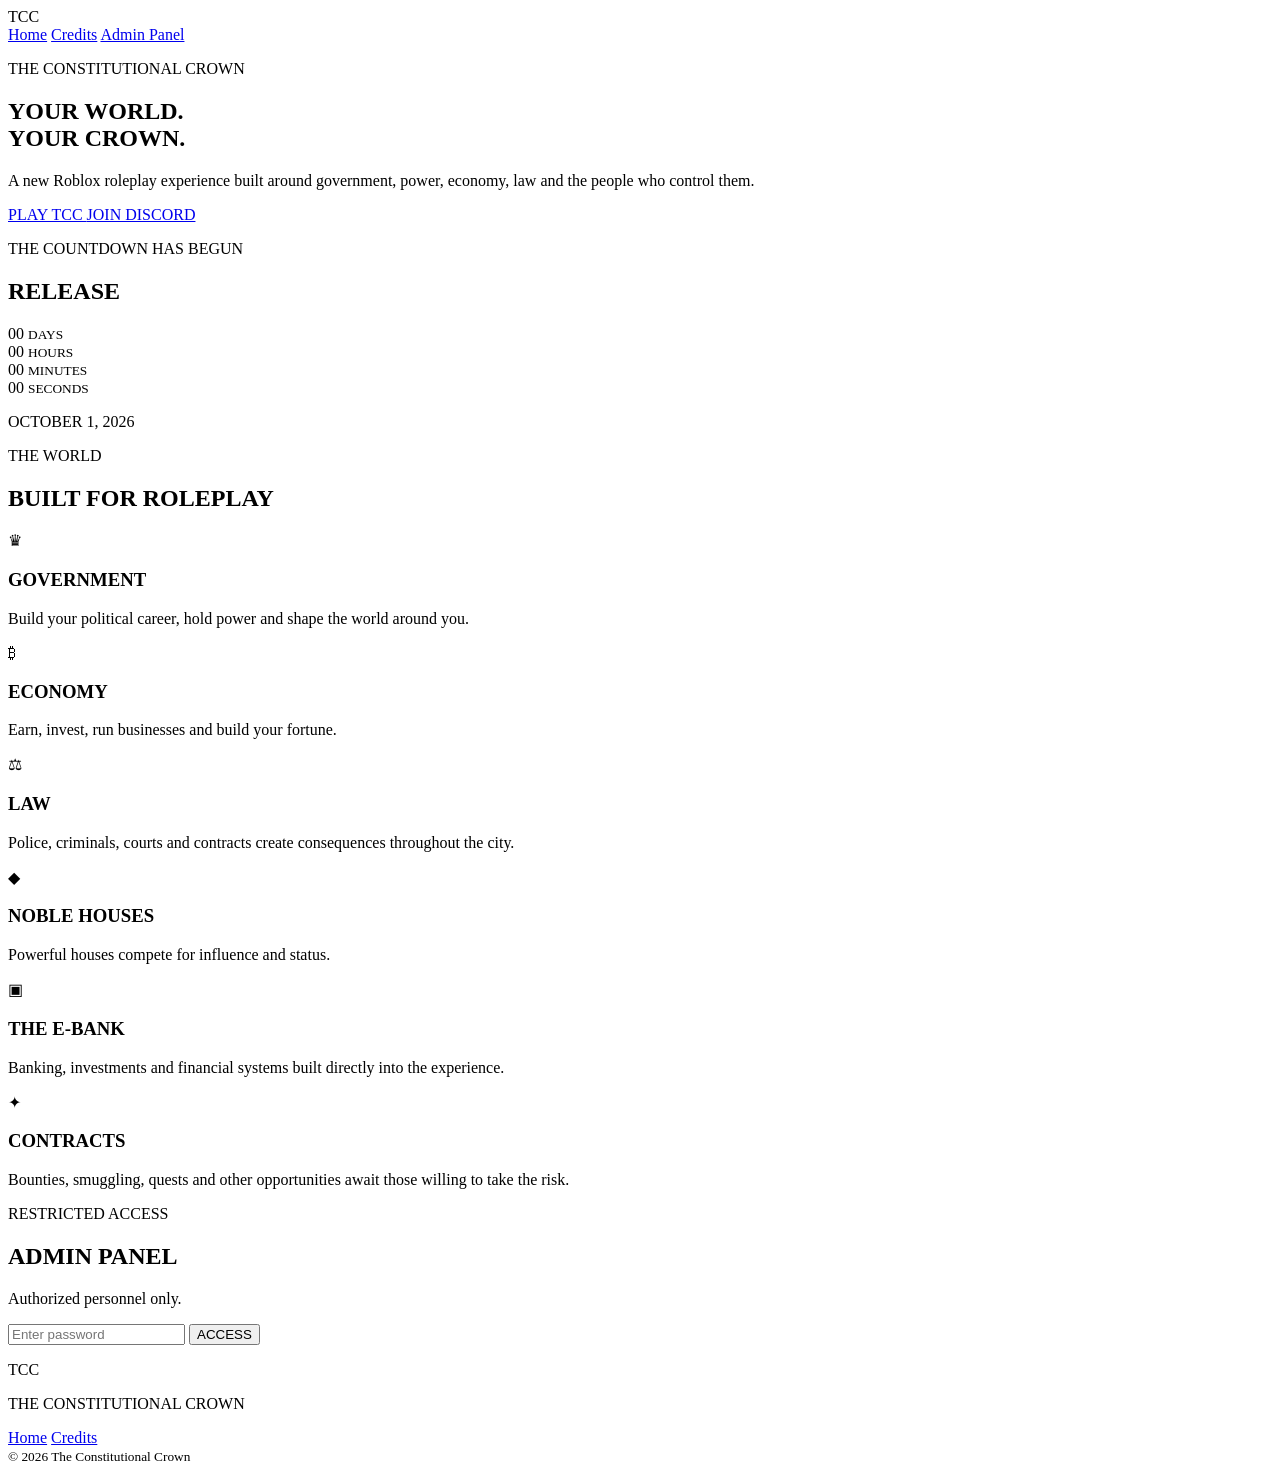
==== index.html @ 4871f47d "Create index.html" ====
<!DOCTYPE html>
<html lang="en">
<head>
    <meta charset="UTF-8">
    <meta name="viewport" content="width=device-width, initial-scale=1.0">
    <title>The Constitutional Crown</title>
    <link rel="stylesheet" href="style.css">
</head>

<body>

<header>
    <div class="logo">TCC</div>

    <nav>
        <a href="index.html">Home</a>
        <a href="credits.html">Credits</a>
        <a href="#admin">Admin Panel</a>
    </nav>
</header>

<main>

    <section class="hero">
        <div class="gold-line"></div>

        <p class="eyebrow">THE CONSTITUTIONAL CROWN</p>

        <h1>YOUR WORLD.<br><span>YOUR CROWN.</span></h1>

        <p class="description">
            A new Roblox roleplay experience built around government,
            power, economy, law and the people who control them.
        </p>

        <div class="buttons">
            <a class="button primary" href="#" id="playButton">
                PLAY TCC
            </a>

            <a class="button secondary" href="#" id="discordButton">
                JOIN DISCORD
            </a>
        </div>
    </section>


    <section class="countdown-section">

        <p class="eyebrow">THE COUNTDOWN HAS BEGUN</p>

        <h2>RELEASE</h2>

        <div class="countdown">

            <div class="time-box">
                <span id="days">00</span>
                <small>DAYS</small>
            </div>

            <div class="time-box">
                <span id="hours">00</span>
                <small>HOURS</small>
            </div>

            <div class="time-box">
                <span id="minutes">00</span>
                <small>MINUTES</small>
            </div>

            <div class="time-box">
                <span id="seconds">00</span>
                <small>SECONDS</small>
            </div>

        </div>

        <p class="release-date">
            OCTOBER 1, 2026
        </p>

    </section>


    <section class="features">

        <p class="eyebrow">THE WORLD</p>
        <h2>BUILT FOR ROLEPLAY</h2>

        <div class="feature-grid">

            <div class="feature-card">
                <div class="feature-icon">♛</div>
                <h3>GOVERNMENT</h3>
                <p>
                    Build your political career, hold power and shape
                    the world around you.
                </p>
            </div>

            <div class="feature-card">
                <div class="feature-icon">₿</div>
                <h3>ECONOMY</h3>
                <p>
                    Earn, invest, run businesses and build your fortune.
                </p>
            </div>

            <div class="feature-card">
                <div class="feature-icon">⚖</div>
                <h3>LAW</h3>
                <p>
                    Police, criminals, courts and contracts create
                    consequences throughout the city.
                </p>
            </div>

            <div class="feature-card">
                <div class="feature-icon">◆</div>
                <h3>NOBLE HOUSES</h3>
                <p>
                    Powerful houses compete for influence and status.
                </p>
            </div>

            <div class="feature-card">
                <div class="feature-icon">▣</div>
                <h3>THE E-BANK</h3>
                <p>
                    Banking, investments and financial systems built
                    directly into the experience.
                </p>
            </div>

            <div class="feature-card">
                <div class="feature-icon">✦</div>
                <h3>CONTRACTS</h3>
                <p>
                    Bounties, smuggling, quests and other opportunities
                    await those willing to take the risk.
                </p>
            </div>

        </div>

    </section>


    <section class="admin-section" id="admin">

        <p class="eyebrow">RESTRICTED ACCESS</p>

        <h2>ADMIN PANEL</h2>

        <p class="admin-description">
            Authorized personnel only.
        </p>

        <div class="admin-box">

            <input
                type="password"
                id="adminPassword"
                placeholder="Enter password"
            >

            <button onclick="loginAdmin()">
                ACCESS
            </button>

            <p id="adminResult"></p>

        </div>

    </section>

</main>


<footer>

    <div class="footer-logo">TCC</div>

    <p>
        THE CONSTITUTIONAL CROWN
    </p>

    <div class="footer-links">
        <a href="index.html">Home</a>
        <a href="credits.html">Credits</a>
    </div>

    <small>
        © 2026 The Constitutional Crown
    </small>

</footer>


<script src="script.js"></script>

</body>
</html>
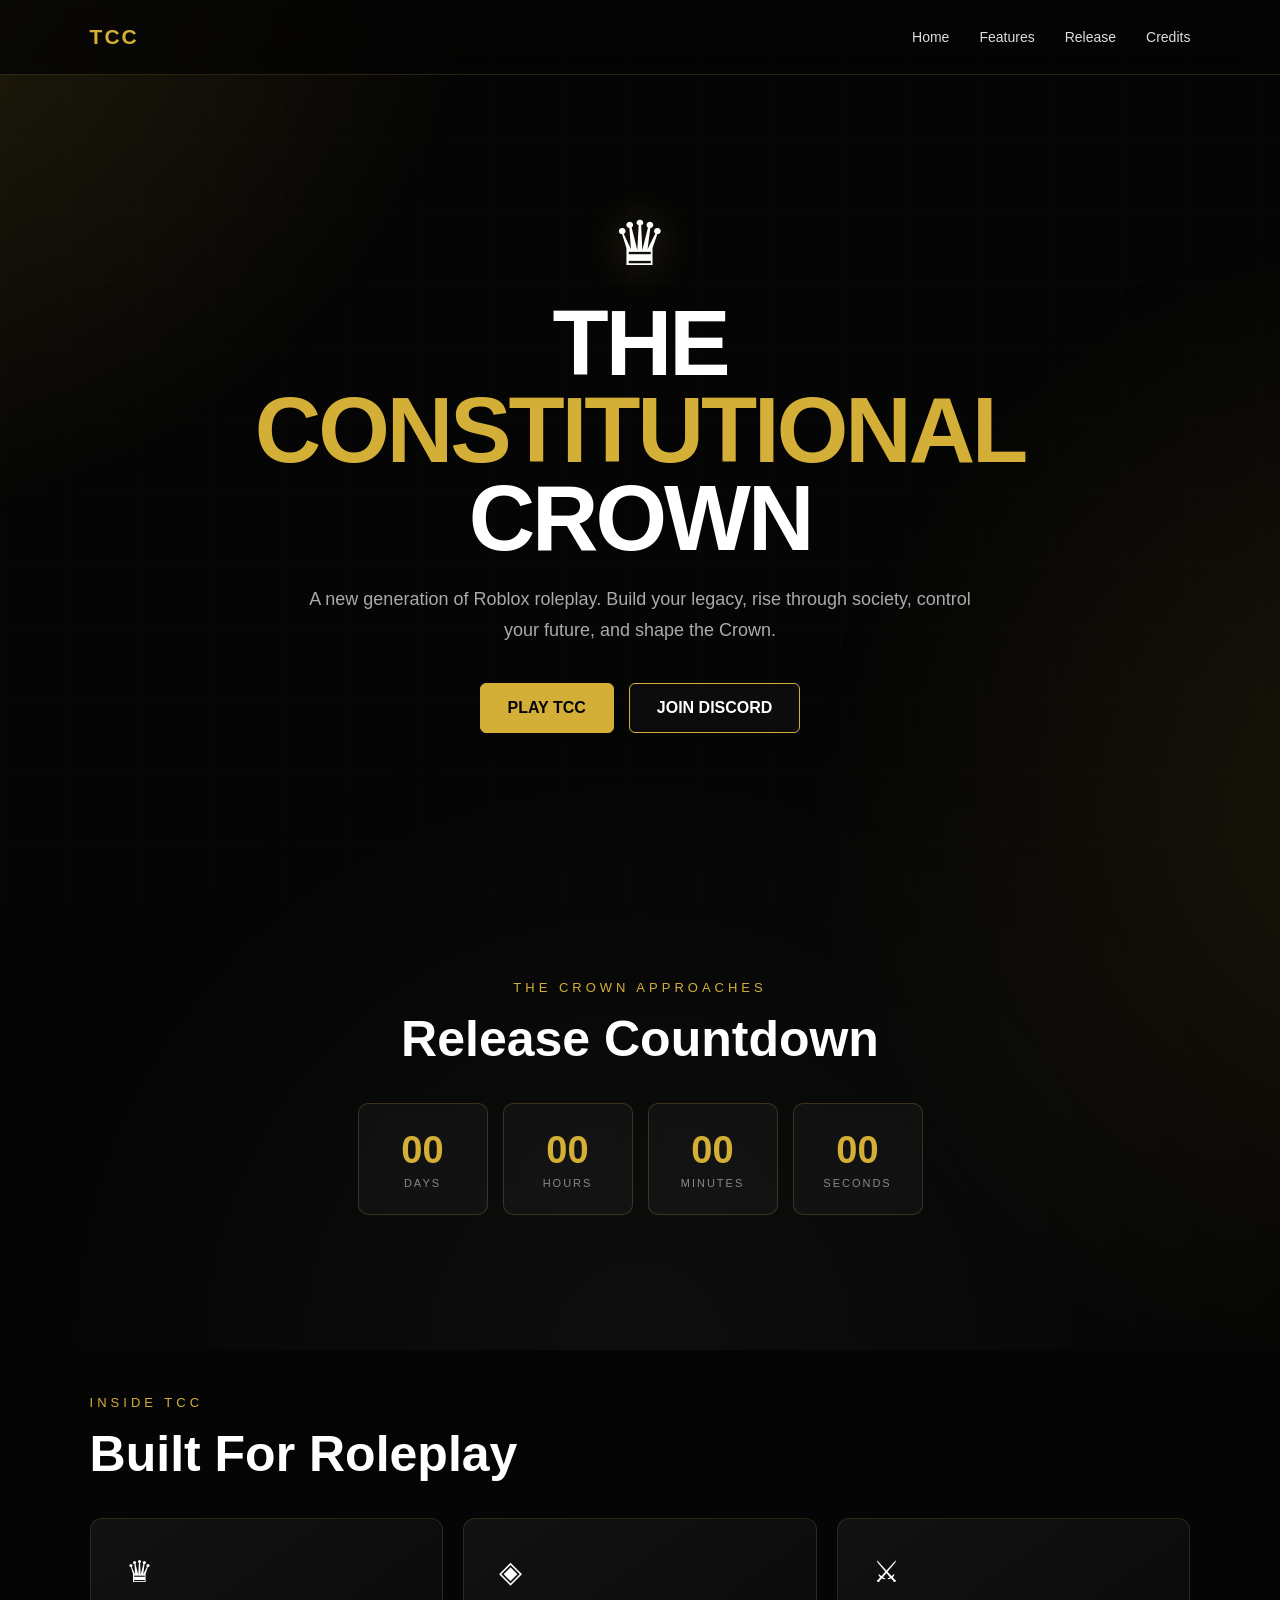
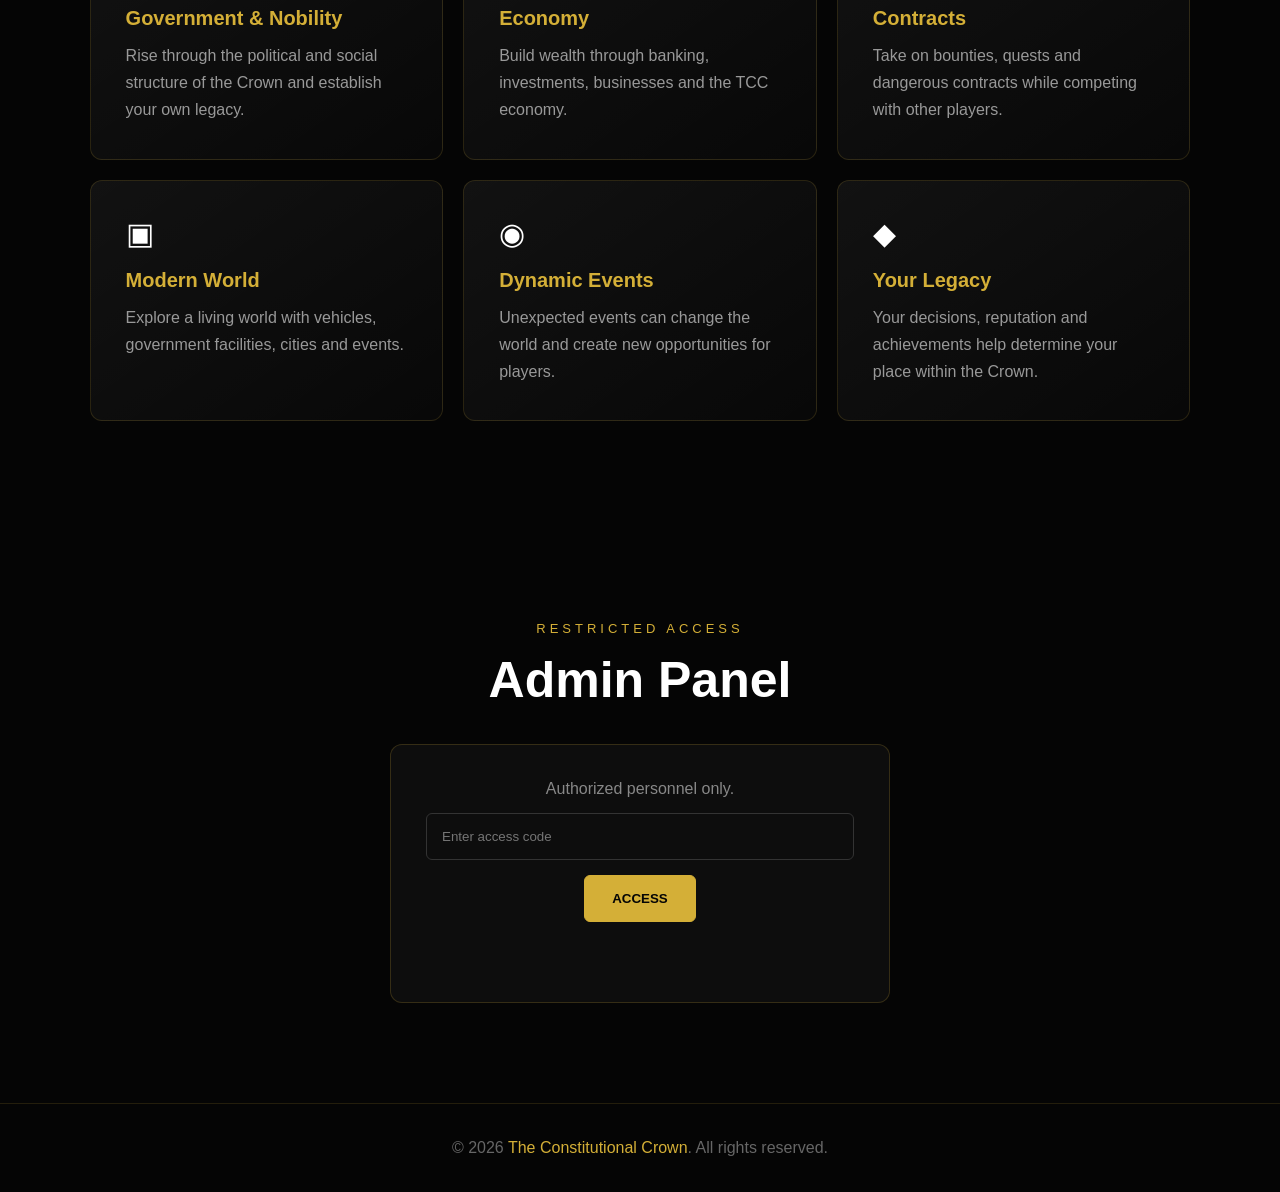
==== commit 9502bfd5: "index.html" ====
--- a/index.html
+++ b/index.html
@@ -1,203 +1,636 @@
 <!DOCTYPE html>
 <html lang="en">
 <head>
-    <meta charset="UTF-8">
-    <meta name="viewport" content="width=device-width, initial-scale=1.0">
-    <title>The Constitutional Crown</title>
-    <link rel="stylesheet" href="style.css">
+<meta charset="UTF-8">
+<meta name="viewport" content="width=device-width, initial-scale=1.0">
+<title>The Constitutional Crown</title>
+
+<style>
+* {
+    margin: 0;
+    padding: 0;
+    box-sizing: border-box;
+}
+
+html {
+    scroll-behavior: smooth;
+}
+
+body {
+    font-family: Arial, Helvetica, sans-serif;
+    background: #050505;
+    color: white;
+    overflow-x: hidden;
+}
+
+/* Animated background */
+body::before {
+    content: "";
+    position: fixed;
+    inset: -50%;
+    z-index: -2;
+    background:
+        radial-gradient(circle at 20% 20%, rgba(212,175,55,.16), transparent 25%),
+        radial-gradient(circle at 80% 70%, rgba(212,175,55,.10), transparent 25%),
+        radial-gradient(circle at 50% 100%, rgba(255,255,255,.04), transparent 30%);
+    animation: backgroundMove 15s ease-in-out infinite alternate;
+}
+
+body::after {
+    content: "";
+    position: fixed;
+    inset: 0;
+    z-index: -1;
+    background-image:
+        linear-gradient(rgba(212,175,55,.025) 1px, transparent 1px),
+        linear-gradient(90deg, rgba(212,175,55,.025) 1px, transparent 1px);
+    background-size: 70px 70px;
+    pointer-events: none;
+}
+
+@keyframes backgroundMove {
+    from {
+        transform: translate(-2%, -2%) scale(1);
+    }
+    to {
+        transform: translate(2%, 2%) scale(1.08);
+    }
+}
+
+/* Navigation */
+nav {
+    position: fixed;
+    top: 0;
+    left: 0;
+    width: 100%;
+    height: 75px;
+    display: flex;
+    align-items: center;
+    justify-content: space-between;
+    padding: 0 7%;
+    background: rgba(5,5,5,.78);
+    backdrop-filter: blur(15px);
+    border-bottom: 1px solid rgba(212,175,55,.18);
+    z-index: 1000;
+}
+
+.logo {
+    color: #d4af37;
+    font-size: 21px;
+    font-weight: 800;
+    letter-spacing: 2px;
+}
+
+.navlinks {
+    display: flex;
+    gap: 30px;
+}
+
+.navlinks a {
+    color: #ddd;
+    text-decoration: none;
+    font-size: 14px;
+    transition: .25s;
+}
+
+.navlinks a:hover {
+    color: #d4af37;
+}
+
+/* Hero */
+.hero {
+    min-height: 100vh;
+    display: flex;
+    align-items: center;
+    justify-content: center;
+    text-align: center;
+    padding: 120px 20px 80px;
+}
+
+.hero-content {
+    max-width: 900px;
+    animation: heroIn 1.2s ease;
+}
+
+@keyframes heroIn {
+    from {
+        opacity: 0;
+        transform: translateY(35px);
+    }
+    to {
+        opacity: 1;
+        transform: translateY(0);
+    }
+}
+
+.crown {
+    font-size: 62px;
+    margin-bottom: 20px;
+    filter: drop-shadow(0 0 20px rgba(212,175,55,.3));
+}
+
+h1 {
+    font-size: clamp(45px, 8vw, 92px);
+    line-height: .95;
+    letter-spacing: -3px;
+    margin-bottom: 22px;
+}
+
+.gold {
+    color: #d4af37;
+}
+
+.subtitle {
+    color: #aaa;
+    font-size: 18px;
+    line-height: 1.7;
+    max-width: 700px;
+    margin: auto;
+}
+
+.buttons {
+    margin-top: 38px;
+    display: flex;
+    justify-content: center;
+    gap: 15px;
+    flex-wrap: wrap;
+}
+
+.btn {
+    padding: 15px 27px;
+    border-radius: 6px;
+    text-decoration: none;
+    font-weight: 700;
+    transition: .25s;
+    border: 1px solid #d4af37;
+}
+
+.btn-gold {
+    background: #d4af37;
+    color: #050505;
+}
+
+.btn-dark {
+    background: rgba(255,255,255,.03);
+    color: white;
+}
+
+.btn:hover {
+    transform: translateY(-4px);
+    box-shadow: 0 10px 30px rgba(212,175,55,.18);
+}
+
+/* Countdown */
+.countdown-section {
+    padding: 80px 20px;
+    text-align: center;
+}
+
+.section-title {
+    color: #d4af37;
+    text-transform: uppercase;
+    letter-spacing: 4px;
+    font-size: 13px;
+    margin-bottom: 15px;
+}
+
+h2 {
+    font-size: clamp(30px, 5vw, 50px);
+    margin-bottom: 35px;
+}
+
+.countdown {
+    display: flex;
+    justify-content: center;
+    gap: 15px;
+    flex-wrap: wrap;
+}
+
+.time-box {
+    min-width: 130px;
+    padding: 25px 18px;
+    background: rgba(255,255,255,.035);
+    border: 1px solid rgba(212,175,55,.22);
+    border-radius: 10px;
+    backdrop-filter: blur(10px);
+}
+
+.time-number {
+    color: #d4af37;
+    font-size: 38px;
+    font-weight: 800;
+}
+
+.time-label {
+    margin-top: 5px;
+    color: #888;
+    font-size: 11px;
+    letter-spacing: 2px;
+}
+
+/* Features */
+.features {
+    padding: 100px 7%;
+}
+
+.feature-grid {
+    max-width: 1150px;
+    margin: auto;
+    display: grid;
+    grid-template-columns: repeat(3, 1fr);
+    gap: 20px;
+}
+
+.card {
+    padding: 35px;
+    background: linear-gradient(145deg, rgba(255,255,255,.055), rgba(255,255,255,.015));
+    border: 1px solid rgba(212,175,55,.16);
+    border-radius: 12px;
+    transition: .3s;
+}
+
+.card:hover {
+    transform: translateY(-8px);
+    border-color: rgba(212,175,55,.55);
+}
+
+.card-icon {
+    font-size: 30px;
+    margin-bottom: 18px;
+}
+
+.card h3 {
+    color: #d4af37;
+    margin-bottom: 12px;
+    font-size: 20px;
+}
+
+.card p {
+    color: #999;
+    line-height: 1.7;
+}
+
+/* Admin */
+.admin {
+    padding: 100px 20px;
+    text-align: center;
+}
+
+.admin-box {
+    max-width: 500px;
+    margin: auto;
+    padding: 35px;
+    background: rgba(255,255,255,.035);
+    border: 1px solid rgba(212,175,55,.2);
+    border-radius: 12px;
+}
+
+input {
+    width: 100%;
+    padding: 15px;
+    margin: 15px 0;
+    background: #0d0d0d;
+    color: white;
+    border: 1px solid #333;
+    border-radius: 6px;
+    outline: none;
+}
+
+input:focus {
+    border-color: #d4af37;
+}
+
+.admin-message {
+    margin-top: 20px;
+    color: #d4af37;
+    font-weight: bold;
+    min-height: 25px;
+}
+
+/* Footer */
+footer {
+    border-top: 1px solid rgba(212,175,55,.15);
+    padding: 35px 20px;
+    text-align: center;
+    color: #666;
+}
+
+footer span {
+    color: #d4af37;
+}
+
+/* Mobile */
+@media (max-width: 800px) {
+    nav {
+        padding: 0 20px;
+    }
+
+    .navlinks {
+        gap: 15px;
+    }
+
+    .navlinks a {
+        font-size: 12px;
+    }
+
+    .feature-grid {
+        grid-template-columns: 1fr;
+    }
+
+    .time-box {
+        min-width: 120px;
+    }
+}
+
+@media (max-width: 500px) {
+    nav {
+        height: 65px;
+    }
+
+    .logo {
+        font-size: 15px;
+    }
+
+    .navlinks a:nth-child(3) {
+        display: none;
+    }
+
+    .hero {
+        padding-top: 100px;
+    }
+
+    .crown {
+        font-size: 45px;
+    }
+
+    h1 {
+        letter-spacing: -2px;
+    }
+
+    .subtitle {
+        font-size: 15px;
+    }
+}
+</style>
 </head>
 
 <body>
 
-<header>
+<nav>
     <div class="logo">TCC</div>
 
-    <nav>
-        <a href="index.html">Home</a>
+    <div class="navlinks">
+        <a href="#home">Home</a>
+        <a href="#features">Features</a>
+        <a href="#countdown">Release</a>
         <a href="credits.html">Credits</a>
-        <a href="#admin">Admin Panel</a>
-    </nav>
-</header>
-
-<main>
-
-    <section class="hero">
-        <div class="gold-line"></div>
-
-        <p class="eyebrow">THE CONSTITUTIONAL CROWN</p>
-
-        <h1>YOUR WORLD.<br><span>YOUR CROWN.</span></h1>
-
-        <p class="description">
-            A new Roblox roleplay experience built around government,
-            power, economy, law and the people who control them.
+    </div>
+</nav>
+
+<section class="hero" id="home">
+    <div class="hero-content">
+
+        <div class="crown">♛</div>
+
+        <h1>
+            THE <span class="gold">CONSTITUTIONAL</span><br>
+            CROWN
+        </h1>
+
+        <p class="subtitle">
+            A new generation of Roblox roleplay.
+            Build your legacy, rise through society,
+            control your future, and shape the Crown.
         </p>
 
         <div class="buttons">
-            <a class="button primary" href="#" id="playButton">
+
+            <!-- ROBLOX COMING SOON -->
+            <a class="btn btn-gold"
+               href="#"
+               onclick="comingSoon(event)">
                 PLAY TCC
             </a>
 
-            <a class="button secondary" href="#" id="discordButton">
+            <!-- DISCORD -->
+            <a class="btn btn-dark"
+               href="https://discord.gg/ReXwEwnaEW"
+               target="_blank">
                 JOIN DISCORD
             </a>
-        </div>
-    </section>
-
-
-    <section class="countdown-section">
-
-        <p class="eyebrow">THE COUNTDOWN HAS BEGUN</p>
-
-        <h2>RELEASE</h2>
-
-        <div class="countdown">
-
-            <div class="time-box">
-                <span id="days">00</span>
-                <small>DAYS</small>
-            </div>
-
-            <div class="time-box">
-                <span id="hours">00</span>
-                <small>HOURS</small>
-            </div>
-
-            <div class="time-box">
-                <span id="minutes">00</span>
-                <small>MINUTES</small>
-            </div>
-
-            <div class="time-box">
-                <span id="seconds">00</span>
-                <small>SECONDS</small>
-            </div>
-
-        </div>
-
-        <p class="release-date">
-            OCTOBER 1, 2026
-        </p>
-
-    </section>
-
-
-    <section class="features">
-
-        <p class="eyebrow">THE WORLD</p>
-        <h2>BUILT FOR ROLEPLAY</h2>
-
-        <div class="feature-grid">
-
-            <div class="feature-card">
-                <div class="feature-icon">♛</div>
-                <h3>GOVERNMENT</h3>
-                <p>
-                    Build your political career, hold power and shape
-                    the world around you.
-                </p>
-            </div>
-
-            <div class="feature-card">
-                <div class="feature-icon">₿</div>
-                <h3>ECONOMY</h3>
-                <p>
-                    Earn, invest, run businesses and build your fortune.
-                </p>
-            </div>
-
-            <div class="feature-card">
-                <div class="feature-icon">⚖</div>
-                <h3>LAW</h3>
-                <p>
-                    Police, criminals, courts and contracts create
-                    consequences throughout the city.
-                </p>
-            </div>
-
-            <div class="feature-card">
-                <div class="feature-icon">◆</div>
-                <h3>NOBLE HOUSES</h3>
-                <p>
-                    Powerful houses compete for influence and status.
-                </p>
-            </div>
-
-            <div class="feature-card">
-                <div class="feature-icon">▣</div>
-                <h3>THE E-BANK</h3>
-                <p>
-                    Banking, investments and financial systems built
-                    directly into the experience.
-                </p>
-            </div>
-
-            <div class="feature-card">
-                <div class="feature-icon">✦</div>
-                <h3>CONTRACTS</h3>
-                <p>
-                    Bounties, smuggling, quests and other opportunities
-                    await those willing to take the risk.
-                </p>
-            </div>
-
-        </div>
-
-    </section>
-
-
-    <section class="admin-section" id="admin">
-
-        <p class="eyebrow">RESTRICTED ACCESS</p>
-
-        <h2>ADMIN PANEL</h2>
-
-        <p class="admin-description">
+
+        </div>
+
+    </div>
+</section>
+
+<section class="countdown-section" id="countdown">
+
+    <div class="section-title">The Crown Approaches</div>
+
+    <h2>Release Countdown</h2>
+
+    <div class="countdown">
+
+        <div class="time-box">
+            <div class="time-number" id="days">00</div>
+            <div class="time-label">DAYS</div>
+        </div>
+
+        <div class="time-box">
+            <div class="time-number" id="hours">00</div>
+            <div class="time-label">HOURS</div>
+        </div>
+
+        <div class="time-box">
+            <div class="time-number" id="minutes">00</div>
+            <div class="time-label">MINUTES</div>
+        </div>
+
+        <div class="time-box">
+            <div class="time-number" id="seconds">00</div>
+            <div class="time-label">SECONDS</div>
+        </div>
+
+    </div>
+</section>
+
+<section class="features" id="features">
+
+    <div class="section-title">Inside TCC</div>
+
+    <h2>Built For Roleplay</h2>
+
+    <div class="feature-grid">
+
+        <div class="card">
+            <div class="card-icon">♛</div>
+            <h3>Government & Nobility</h3>
+            <p>
+                Rise through the political and social structure
+                of the Crown and establish your own legacy.
+            </p>
+        </div>
+
+        <div class="card">
+            <div class="card-icon">◈</div>
+            <h3>Economy</h3>
+            <p>
+                Build wealth through banking, investments,
+                businesses and the TCC economy.
+            </p>
+        </div>
+
+        <div class="card">
+            <div class="card-icon">⚔</div>
+            <h3>Contracts</h3>
+            <p>
+                Take on bounties, quests and dangerous contracts
+                while competing with other players.
+            </p>
+        </div>
+
+        <div class="card">
+            <div class="card-icon">▣</div>
+            <h3>Modern World</h3>
+            <p>
+                Explore a living world with vehicles,
+                government facilities, cities and events.
+            </p>
+        </div>
+
+        <div class="card">
+            <div class="card-icon">◉</div>
+            <h3>Dynamic Events</h3>
+            <p>
+                Unexpected events can change the world
+                and create new opportunities for players.
+            </p>
+        </div>
+
+        <div class="card">
+            <div class="card-icon">◆</div>
+            <h3>Your Legacy</h3>
+            <p>
+                Your decisions, reputation and achievements
+                help determine your place within the Crown.
+            </p>
+        </div>
+
+    </div>
+</section>
+
+<section class="admin">
+
+    <div class="section-title">Restricted Access</div>
+
+    <h2>Admin Panel</h2>
+
+    <div class="admin-box">
+
+        <p style="color:#888;">
             Authorized personnel only.
         </p>
 
-        <div class="admin-box">
-
-            <input
-                type="password"
-                id="adminPassword"
-                placeholder="Enter password"
-            >
-
-            <button onclick="loginAdmin()">
-                ACCESS
-            </button>
-
-            <p id="adminResult"></p>
-
-        </div>
-
-    </section>
-
-</main>
-
+        <input
+            type="password"
+            id="adminPassword"
+            placeholder="Enter access code">
+
+        <button
+            class="btn btn-gold"
+            onclick="adminLogin()">
+            ACCESS
+        </button>
+
+        <div class="admin-message" id="adminMessage"></div>
+
+    </div>
+
+</section>
 
 <footer>
-
-    <div class="footer-logo">TCC</div>
-
     <p>
-        THE CONSTITUTIONAL CROWN
+        © 2026 <span>The Constitutional Crown</span>.
+        All rights reserved.
     </p>
-
-    <div class="footer-links">
-        <a href="index.html">Home</a>
-        <a href="credits.html">Credits</a>
-    </div>
-
-    <small>
-        © 2026 The Constitutional Crown
-    </small>
-
 </footer>
 
-
-<script src="script.js"></script>
+<script>
+
+/* Countdown */
+
+const releaseDate = new Date("October 1, 2026 00:00:00").getTime();
+
+function updateCountdown() {
+
+    const now = new Date().getTime();
+    const distance = releaseDate - now;
+
+    if (distance <= 0) {
+        document.getElementById("days").textContent = "00";
+        document.getElementById("hours").textContent = "00";
+        document.getElementById("minutes").textContent = "00";
+        document.getElementById("seconds").textContent = "00";
+        return;
+    }
+
+    const days = Math.floor(distance / (1000 * 60 * 60 * 24));
+    const hours = Math.floor((distance / (1000 * 60 * 60)) % 24);
+    const minutes = Math.floor((distance / (1000 * 60)) % 60);
+    const seconds = Math.floor((distance / 1000) % 60);
+
+    document.getElementById("days").textContent =
+        String(days).padStart(2, "0");
+
+    document.getElementById("hours").textContent =
+        String(hours).padStart(2, "0");
+
+    document.getElementById("minutes").textContent =
+        String(minutes).padStart(2, "0");
+
+    document.getElementById("seconds").textContent =
+        String(seconds).padStart(2, "0");
+}
+
+updateCountdown();
+setInterval(updateCountdown, 1000);
+
+
+/* Roblox Coming Soon */
+
+function comingSoon(event) {
+
+    event.preventDefault();
+
+    alert("TCC is coming soon. Stay tuned for the official Roblox release.");
+}
+
+
+/* Admin */
+
+function adminLogin() {
+
+    const password =
+        document.getElementById("adminPassword").value;
+
+    const message =
+        document.getElementById("adminMessage");
+
+    if (password === "1234") {
+
+        message.textContent =
+            "sup unemployed chuds";
+
+    } else {
+
+        message.textContent =
+            "Access denied.";
+
+    }
+}
+
+</script>
 
 </body>
 </html>
